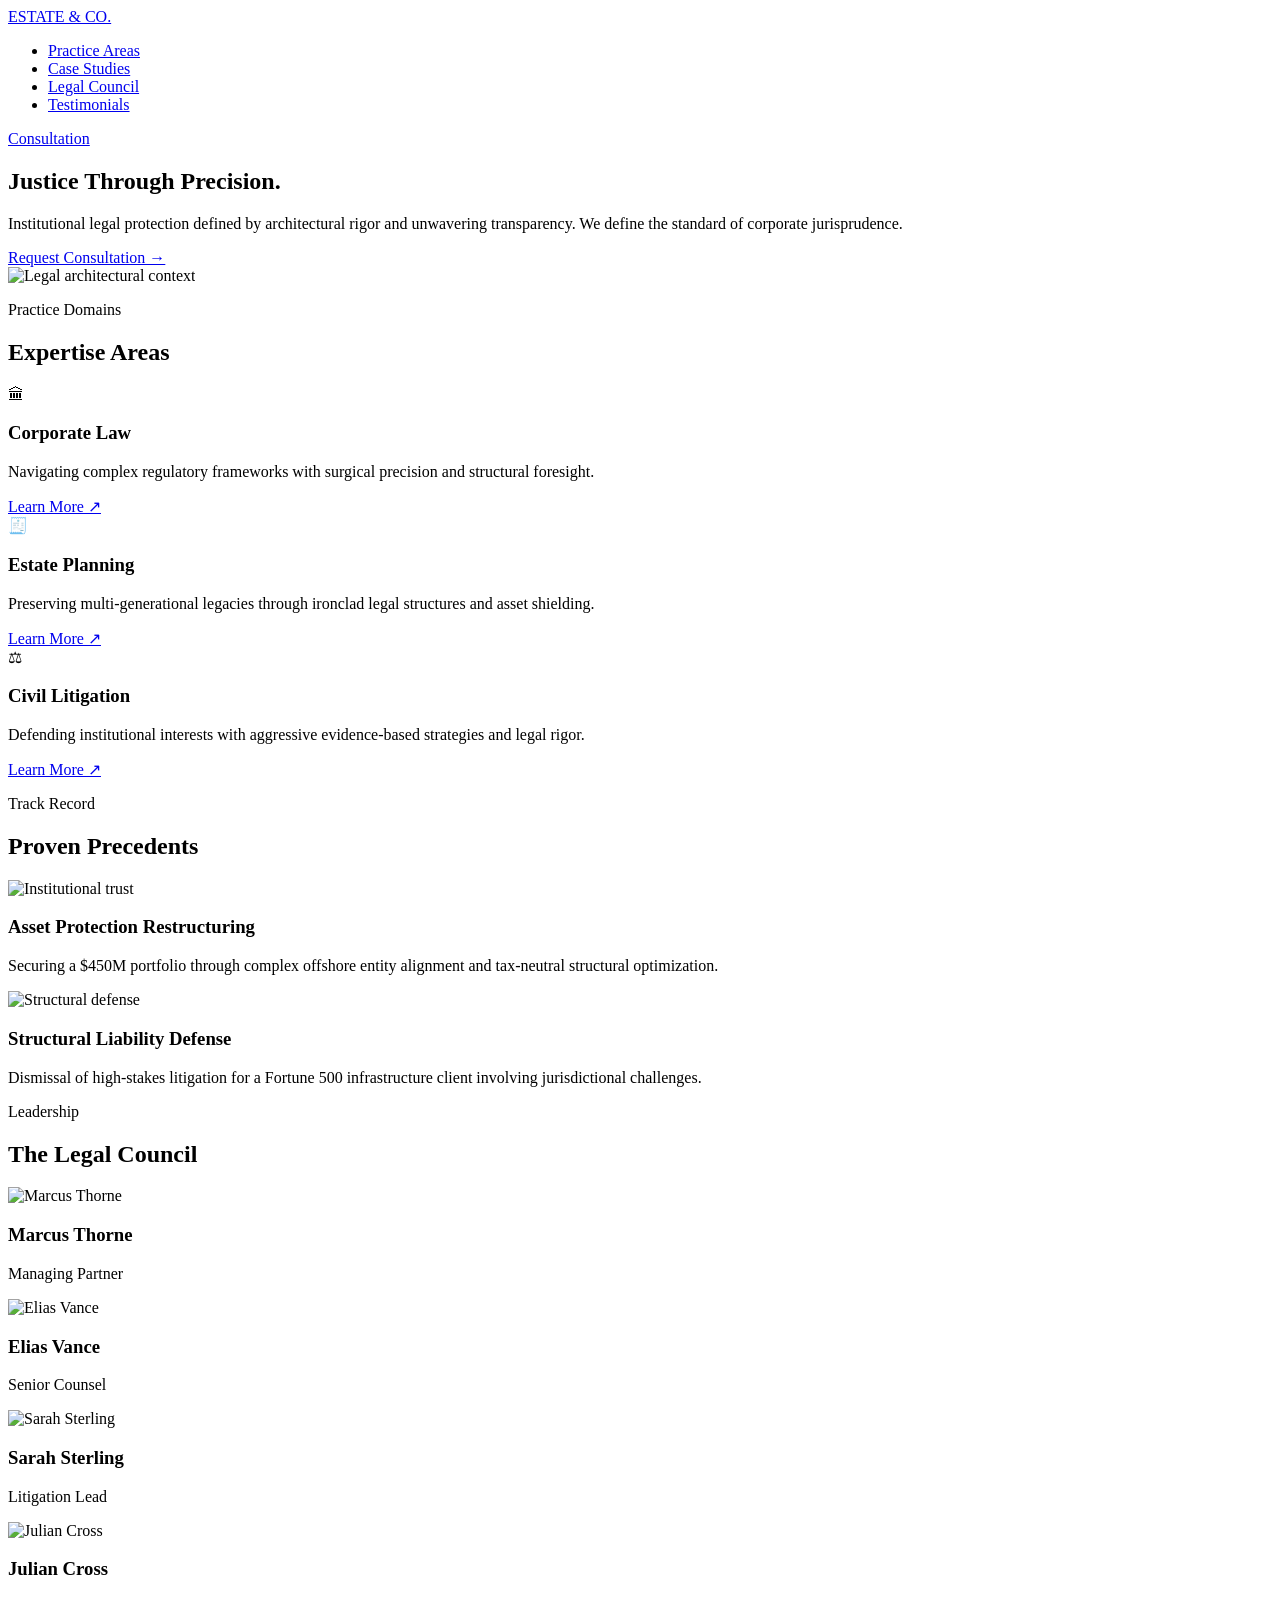
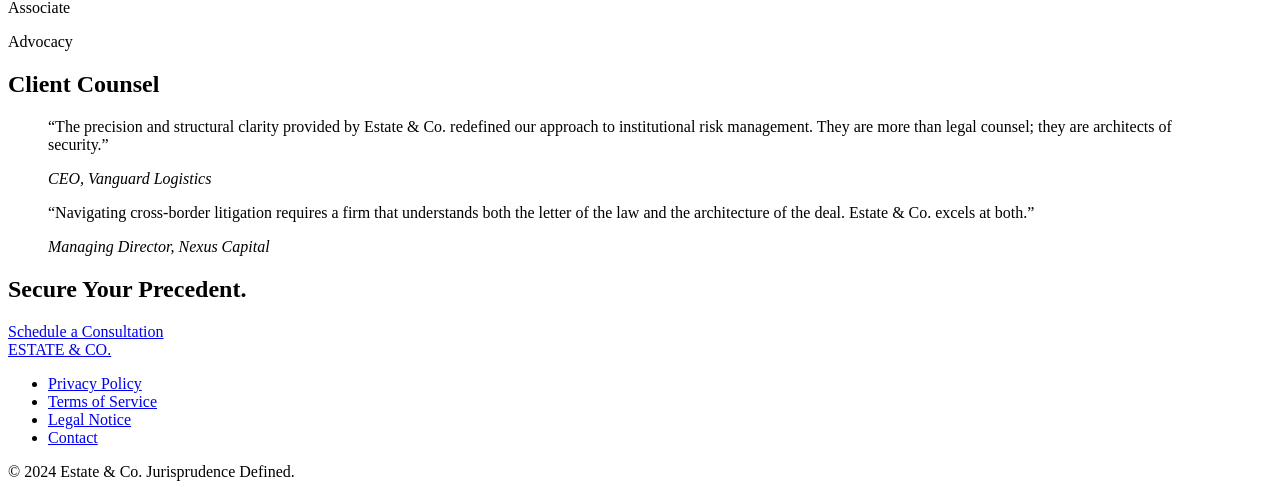
==== index.html @ a4b9741d "Add files via upload" ====
<head>
  <meta charset="UTF-8" />
  <meta name="viewport" content="width=device-width, initial-scale=1.0" />
  <title>Estate &amp; Co. - Justice Through Precision</title>
  <link rel="stylesheet" href="styles.css" />
</head>
<body>
<header>
  <nav>
    <a href="#">ESTATE &amp; CO.</a>

    <ul>
      <li><a href="#">Practice Areas</a></li>
      <li><a href="#">Case Studies</a></li>
      <li><a href="#">Legal Council</a></li>
      <li><a href="#">Testimonials</a></li>
    </ul>

    <a href="#">Consultation</a>
  </nav>
</header>

<main>
  <section>
    <div>
      <h1>Justice Through Precision.</h1>
      <p>
        Institutional legal protection defined by architectural rigor and unwavering transparency.
        We define the standard of corporate jurisprudence.
      </p>
      <a href="#">Request Consultation →</a>
    </div>

    <div>
      <img src="images/legal-architectural-context.jpg" alt="Legal architectural context" />
    </div>
  </section>

  <section>
    <p>Practice Domains</p>
    <h2>Expertise Areas</h2>

    <div>
      <article>
        <span>🏛</span>
        <h3>Corporate Law</h3>
        <p>
          Navigating complex regulatory frameworks with surgical precision and structural foresight.
        </p>
        <a href="#">Learn More ↗</a>
      </article>

      <article>
        <span>🧾</span>
        <h3>Estate Planning</h3>
        <p>
          Preserving multi-generational legacies through ironclad legal structures and asset shielding.
        </p>
        <a href="#">Learn More ↗</a>
      </article>

      <article>
        <span>⚖</span>
        <h3>Civil Litigation</h3>
        <p>
          Defending institutional interests with aggressive evidence-based strategies and legal rigor.
        </p>
        <a href="#">Learn More ↗</a>
      </article>
    </div>
  </section>

  <section>
    <p>Track Record</p>
    <h2>Proven Precedents</h2>

    <div>
      <article>
        <img src="images/institutional-trust.jpg" alt="Institutional trust" />
        <h3>Asset Protection Restructuring</h3>
        <p>
          Securing a $450M portfolio through complex offshore entity alignment and tax-neutral structural optimization.
        </p>
      </article>

      <article>
        <img src="images/structural-defense.jpg" alt="Structural defense" />
        <h3>Structural Liability Defense</h3>
        <p>
          Dismissal of high-stakes litigation for a Fortune 500 infrastructure client involving jurisdictional challenges.
        </p>
      </article>
    </div>
  </section>

  <section>
    <p>Leadership</p>
    <h2>The Legal Council</h2>

    <div>
      <article>
        <img src="images/marcus-thorne.jpg" alt="Marcus Thorne" />
        <h3>Marcus Thorne</h3>
        <p>Managing Partner</p>
      </article>

      <article>
        <img src="images/elias-vance.jpg" alt="Elias Vance" />
        <h3>Elias Vance</h3>
        <p>Senior Counsel</p>
      </article>

      <article>
        <img src="images/sarah-sterling.jpg" alt="Sarah Sterling" />
        <h3>Sarah Sterling</h3>
        <p>Litigation Lead</p>
      </article>

      <article>
        <img src="images/julian-cross.jpg" alt="Julian Cross" />
        <h3>Julian Cross</h3>
        <p>Associate</p>
      </article>
    </div>
  </section>

  <section>
    <p>Advocacy</p>
    <h2>Client Counsel</h2>

    <div>
      <blockquote>
        <p>
          “The precision and structural clarity provided by Estate &amp; Co. redefined our approach
          to institutional risk management. They are more than legal counsel; they are architects
          of security.”
        </p>
        <cite>CEO, Vanguard Logistics</cite>
      </blockquote>

      <blockquote>
        <p>
          “Navigating cross-border litigation requires a firm that understands both the letter of
          the law and the architecture of the deal. Estate &amp; Co. excels at both.”
        </p>
        <cite>Managing Director, Nexus Capital</cite>
      </blockquote>
    </div>
  </section>

  <section>
    <h2>Secure Your Precedent.</h2>
    <a href="#">Schedule a Consultation</a>
  </section>
</main>

<footer>
  <a href="#">ESTATE &amp; CO.</a>

  <nav>
    <ul>
      <li><a href="#">Privacy Policy</a></li>
      <li><a href="#">Terms of Service</a></li>
      <li><a href="#">Legal Notice</a></li>
      <li><a href="#">Contact</a></li>
    </ul>
  </nav>

  <p>© 2024 Estate &amp; Co. Jurisprudence Defined.</p>
</footer>
</body>
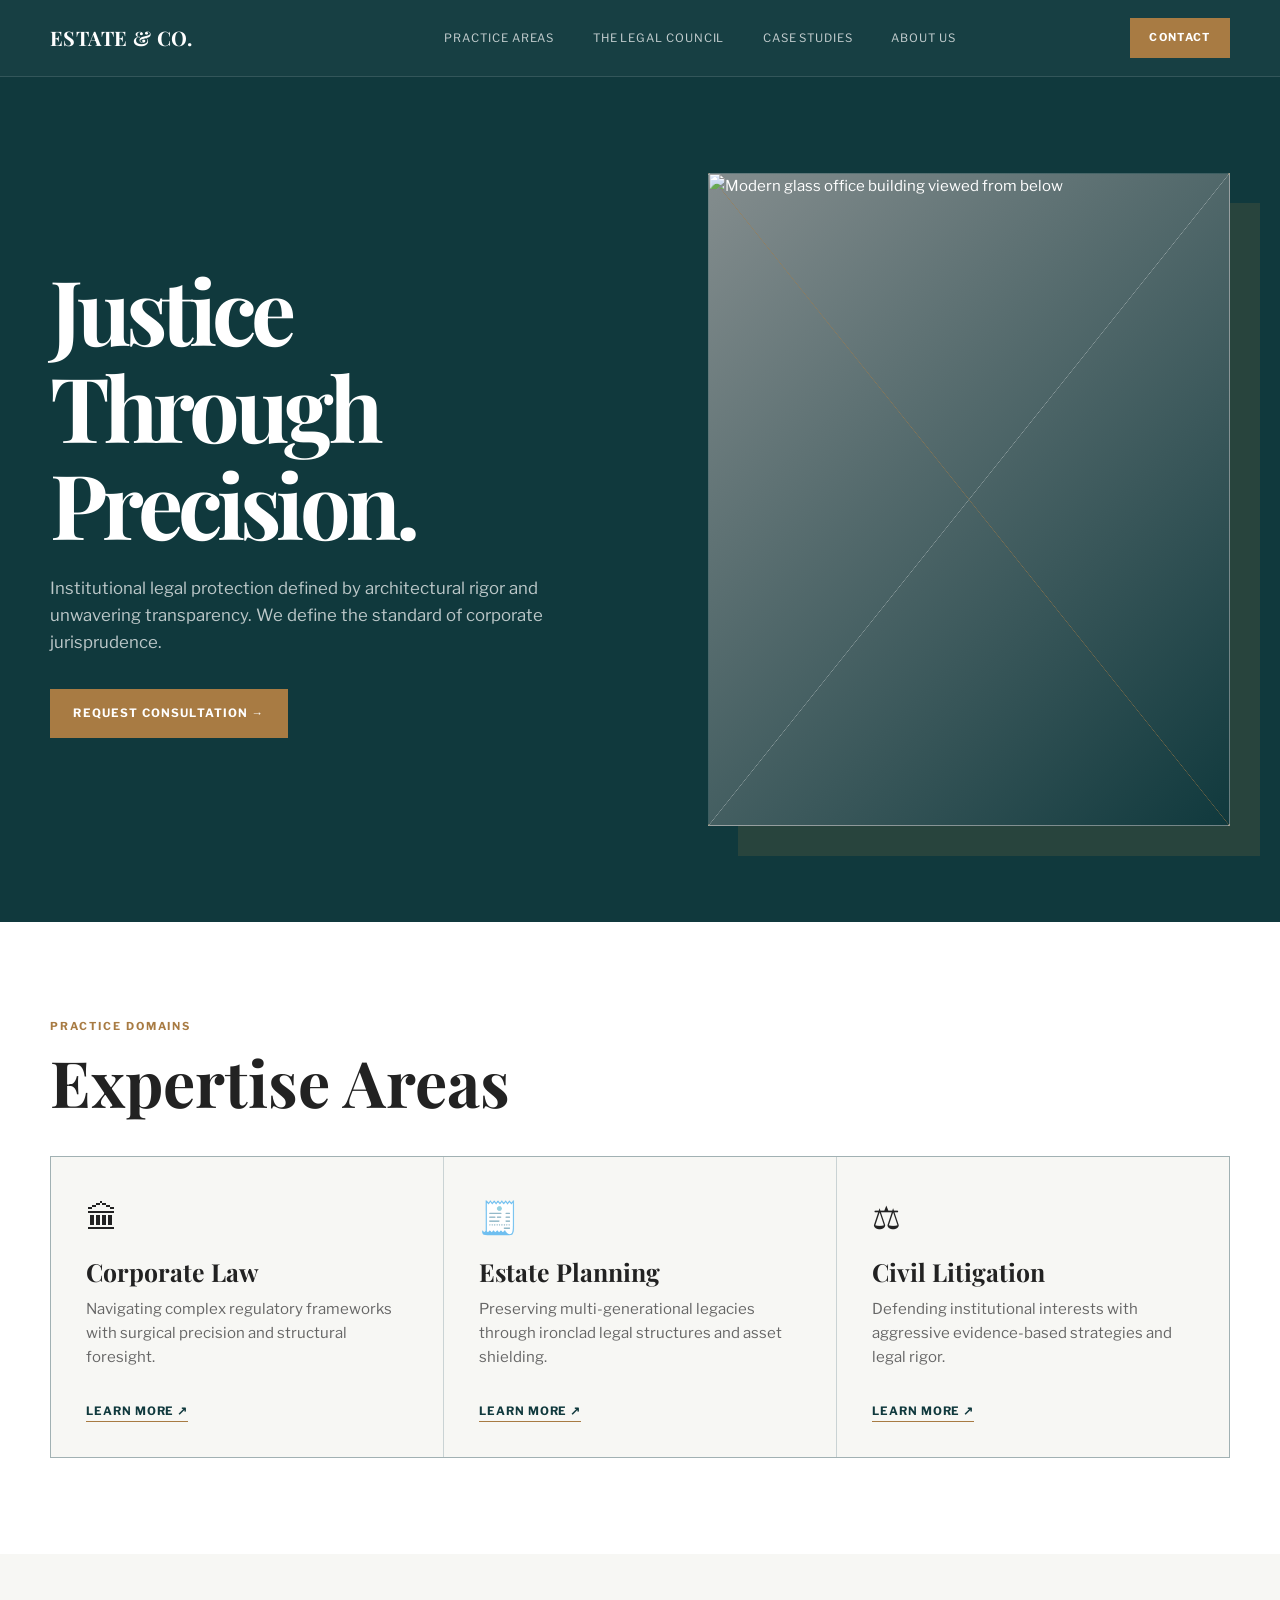
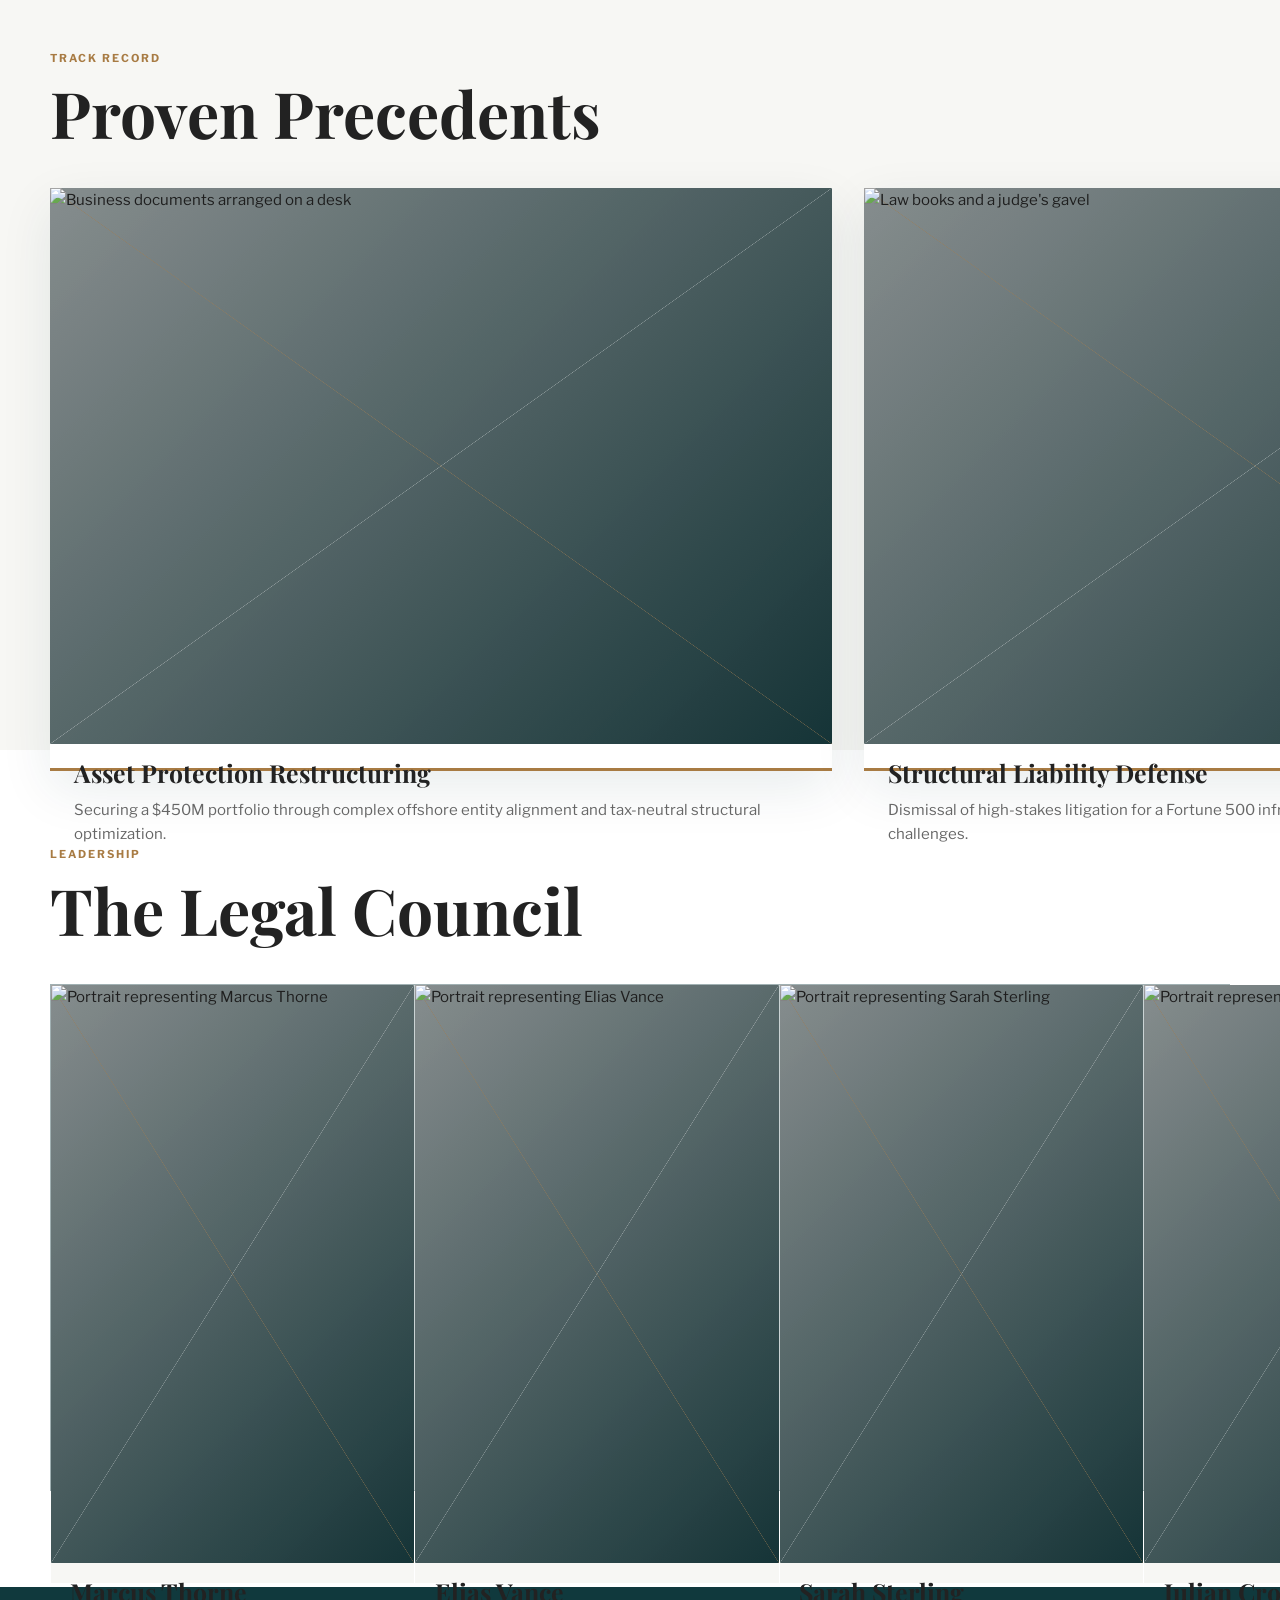
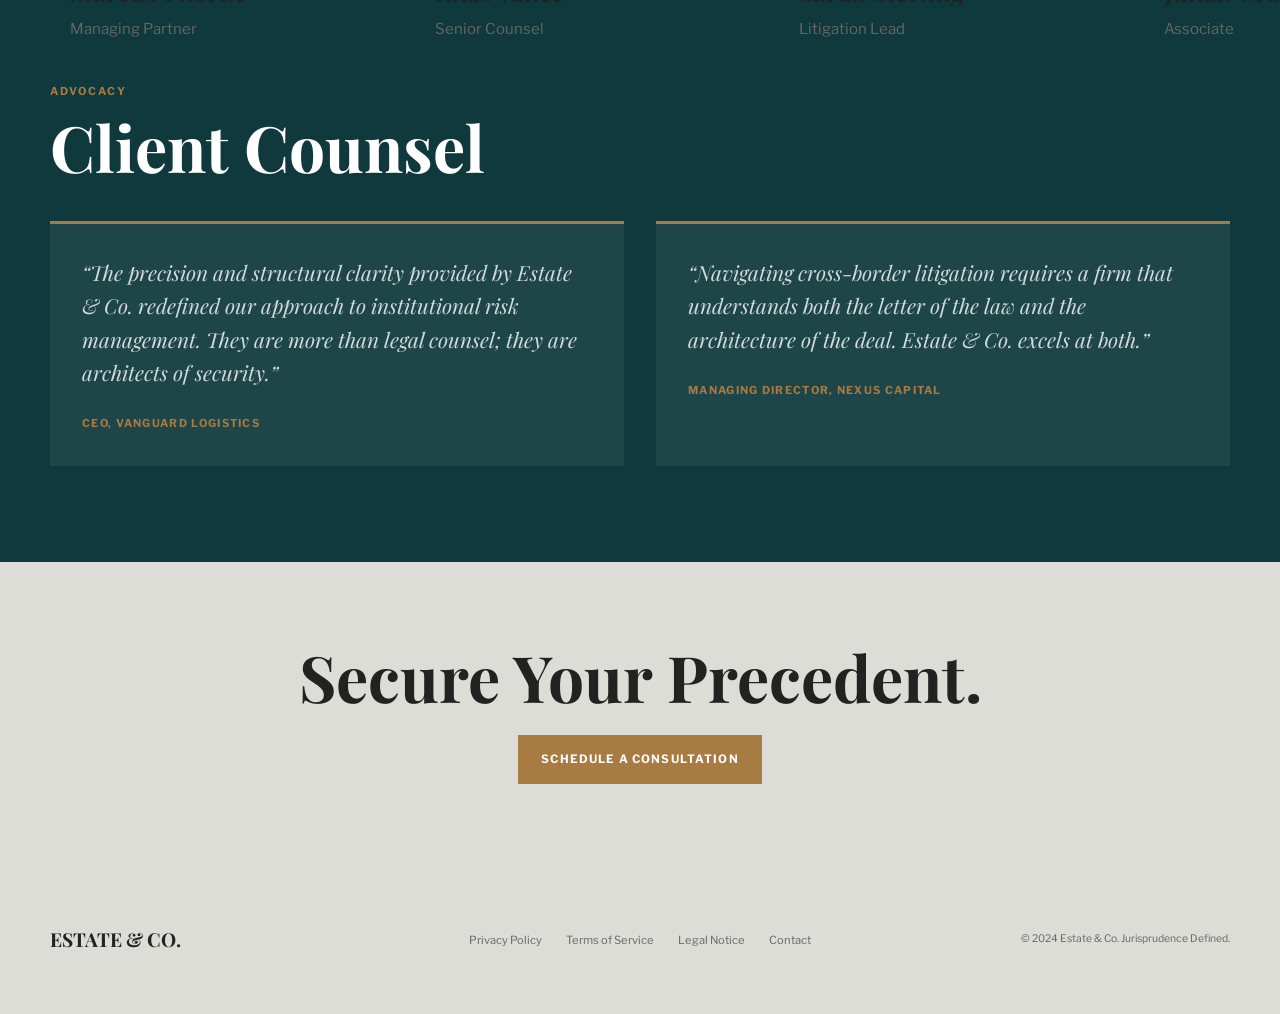
==== commit b562098e: "Add shared website design and imagery" ====
--- a/index.html
+++ b/index.html
@@ -1,23 +1,25 @@
+<!DOCTYPE html>
+<html lang="en">
 <head>
   <meta charset="UTF-8" />
   <meta name="viewport" content="width=device-width, initial-scale=1.0" />
   <title>Estate &amp; Co. - Justice Through Precision</title>
   <link rel="stylesheet" href="styles.css" />
 </head>
-<body>
-<header>
-  <nav>
-    <a href="#">ESTATE &amp; CO.</a>
-
-    <ul>
-      <li><a href="#">Practice Areas</a></li>
-      <li><a href="#">Case Studies</a></li>
-      <li><a href="#">Legal Council</a></li>
-      <li><a href="#">Testimonials</a></li>
-    </ul>
-
-    <a href="#">Consultation</a>
-  </nav>
+<body class="home-page">
+<header class="site-header">
+  <div class="container header-inner">
+    <a class="logo" href="index.html">ESTATE &amp; CO.</a>
+
+    <nav class="main-nav" aria-label="Primary navigation">
+      <a href="practice-areas.html">Practice Areas</a>
+      <a href="team.html">The Legal Council</a>
+      <a href="index.html#case-studies">Case Studies</a>
+      <a href="about.html">About Us</a>
+    </nav>
+
+    <a class="contact-link" href="mailto:contact@estateandco.com">Contact</a>
+  </div>
 </header>
 
 <main>
@@ -32,7 +34,10 @@
     </div>
 
     <div>
-      <img src="images/legal-architectural-context.jpg" alt="Legal architectural context" />
+      <img
+        src="https://images.unsplash.com/photo-1486406146926-c627a92ad1ab?auto=format&amp;fit=crop&amp;w=1200&amp;q=85"
+        alt="Modern glass office building viewed from below"
+      />
     </div>
   </section>
 
@@ -70,13 +75,17 @@
     </div>
   </section>
 
-  <section>
+  <section id="case-studies">
     <p>Track Record</p>
     <h2>Proven Precedents</h2>
 
     <div>
       <article>
-        <img src="images/institutional-trust.jpg" alt="Institutional trust" />
+        <img
+          src="https://images.unsplash.com/photo-1450101499163-c8848c66ca85?auto=format&amp;fit=crop&amp;w=1000&amp;q=80"
+          alt="Business documents arranged on a desk"
+          loading="lazy"
+        />
         <h3>Asset Protection Restructuring</h3>
         <p>
           Securing a $450M portfolio through complex offshore entity alignment and tax-neutral structural optimization.
@@ -84,7 +93,11 @@
       </article>
 
       <article>
-        <img src="images/structural-defense.jpg" alt="Structural defense" />
+        <img
+          src="https://images.unsplash.com/photo-1589829545856-d10d557cf95f?auto=format&amp;fit=crop&amp;w=1000&amp;q=80"
+          alt="Law books and a judge's gavel"
+          loading="lazy"
+        />
         <h3>Structural Liability Defense</h3>
         <p>
           Dismissal of high-stakes litigation for a Fortune 500 infrastructure client involving jurisdictional challenges.
@@ -99,32 +112,48 @@
 
     <div>
       <article>
-        <img src="images/marcus-thorne.jpg" alt="Marcus Thorne" />
+        <img
+          src="https://images.unsplash.com/photo-1560250097-0b93528c311a?auto=format&amp;fit=crop&amp;w=700&amp;q=80"
+          alt="Portrait representing Marcus Thorne"
+          loading="lazy"
+        />
         <h3>Marcus Thorne</h3>
         <p>Managing Partner</p>
       </article>
 
       <article>
-        <img src="images/elias-vance.jpg" alt="Elias Vance" />
+        <img
+          src="https://images.unsplash.com/photo-1568602471122-7832951cc4c5?auto=format&amp;fit=crop&amp;w=700&amp;q=80"
+          alt="Portrait representing Elias Vance"
+          loading="lazy"
+        />
         <h3>Elias Vance</h3>
         <p>Senior Counsel</p>
       </article>
 
       <article>
-        <img src="images/sarah-sterling.jpg" alt="Sarah Sterling" />
+        <img
+          src="https://images.unsplash.com/photo-1573496359142-b8d87734a5a2?auto=format&amp;fit=crop&amp;w=700&amp;q=80"
+          alt="Portrait representing Sarah Sterling"
+          loading="lazy"
+        />
         <h3>Sarah Sterling</h3>
         <p>Litigation Lead</p>
       </article>
 
       <article>
-        <img src="images/julian-cross.jpg" alt="Julian Cross" />
+        <img
+          src="https://images.unsplash.com/photo-1500648767791-00dcc994a43e?auto=format&amp;fit=crop&amp;w=700&amp;q=80"
+          alt="Portrait representing Julian Cross"
+          loading="lazy"
+        />
         <h3>Julian Cross</h3>
         <p>Associate</p>
       </article>
     </div>
   </section>
 
-  <section>
+  <section id="testimonials">
     <p>Advocacy</p>
     <h2>Client Counsel</h2>
 
@@ -168,4 +197,5 @@
 
   <p>© 2024 Estate &amp; Co. Jurisprudence Defined.</p>
 </footer>
-</body>+</body>
+</html>
--- a/styles.css
+++ b/styles.css
@@ -0,0 +1,1327 @@
+@import url("https://fonts.googleapis.com/css2?family=Libre+Franklin:ital,wght@0,300..900;1,300..900&family=Playfair+Display:ital,wght@0,400..900;1,400..900&display=swap");
+
+:root {
+  --slate: #10393d;
+  --gainsboro: #ddddd7;
+  --gray: #848d8e;
+  --peru: #a87b43;
+  --black: #222222;
+  --white: #ffffff;
+  --text-gray: #666666;
+  --paper: #f7f7f4;
+  --line: rgba(16, 57, 61, 0.22);
+  --shadow: 0 18px 50px rgba(16, 57, 61, 0.09);
+  --content-width: 1180px;
+  --serif: "Playfair Display", Georgia, serif;
+  --sans: "Libre Franklin", Arial, sans-serif;
+}
+
+* {
+  box-sizing: border-box;
+}
+
+html {
+  scroll-behavior: smooth;
+}
+
+body {
+  margin: 0;
+  background: var(--paper);
+  color: var(--black);
+  font-family: var(--sans);
+  font-size: 15px;
+  line-height: 1.6;
+}
+
+img,
+svg {
+  display: block;
+  max-width: 100%;
+}
+
+a {
+  color: inherit;
+  text-decoration: none;
+}
+
+a,
+button {
+  transition:
+    color 180ms ease,
+    background-color 180ms ease,
+    border-color 180ms ease,
+    transform 180ms ease;
+}
+
+h1,
+h2,
+h3,
+p {
+  margin-top: 0;
+}
+
+h1,
+h2,
+h3 {
+  font-family: var(--serif);
+  line-height: 1.08;
+}
+
+.container {
+  width: min(calc(100% - 64px), var(--content-width));
+  margin-inline: auto;
+}
+
+.eyebrow {
+  color: var(--peru);
+  font-family: var(--sans);
+  font-size: 0.68rem;
+  font-weight: 700;
+  letter-spacing: 0.18em;
+  text-transform: uppercase;
+}
+
+.section-title {
+  margin-bottom: 2rem;
+  font-size: clamp(2rem, 4vw, 3.25rem);
+}
+
+/* Shared header */
+
+.site-header {
+  position: sticky;
+  z-index: 20;
+  top: 0;
+  border-bottom: 1px solid rgba(255, 255, 255, 0.12);
+  background: rgba(16, 57, 61, 0.97);
+  color: var(--white);
+  backdrop-filter: blur(12px);
+}
+
+.header-inner {
+  width: min(calc(100% - 64px), var(--content-width));
+  min-height: 76px;
+  margin-inline: auto;
+  display: grid;
+  grid-template-columns: 220px 1fr auto;
+  align-items: center;
+  gap: 2rem;
+}
+
+.logo {
+  font-family: var(--serif);
+  font-size: 1.25rem;
+  font-weight: 700;
+  letter-spacing: 0.02em;
+}
+
+.main-nav {
+  display: flex;
+  align-items: center;
+  justify-content: center;
+  gap: clamp(1.2rem, 3vw, 2.5rem);
+  margin: 0;
+  padding: 0;
+  list-style: none;
+}
+
+.main-nav a {
+  position: relative;
+  color: rgba(255, 255, 255, 0.74);
+  font-size: 0.72rem;
+  letter-spacing: 0.08em;
+  text-transform: uppercase;
+  white-space: nowrap;
+}
+
+.main-nav a:hover,
+.main-nav a[aria-current="page"] {
+  color: var(--white);
+}
+
+.main-nav a[aria-current="page"]::after {
+  content: "";
+  position: absolute;
+  right: 0;
+  bottom: -0.6rem;
+  left: 0;
+  height: 2px;
+  background: var(--peru);
+}
+
+.contact-link {
+  border: 1px solid var(--peru);
+  background: var(--peru);
+  color: var(--white);
+  padding: 0.65rem 1.15rem;
+  font-size: 0.68rem;
+  font-weight: 700;
+  letter-spacing: 0.12em;
+  text-align: center;
+  text-transform: uppercase;
+}
+
+.contact-link:hover {
+  border-color: var(--white);
+  background: transparent;
+}
+
+/* Home page */
+
+.home-page main > section {
+  padding: 6rem max(32px, calc((100vw - var(--content-width)) / 2));
+}
+
+.home-page main > section:nth-child(even) {
+  background: var(--white);
+}
+
+.home-page main > section:first-child {
+  min-height: 680px;
+  display: grid;
+  grid-template-columns: 1.05fr 0.95fr;
+  align-items: center;
+  gap: 5rem;
+  background: var(--slate);
+  color: var(--white);
+}
+
+.home-page main > section:first-child h1 {
+  max-width: 720px;
+  margin-bottom: 1.5rem;
+  font-size: clamp(3.5rem, 7vw, 6.5rem);
+  letter-spacing: -0.055em;
+}
+
+.home-page main > section:first-child p {
+  max-width: 620px;
+  color: rgba(255, 255, 255, 0.72);
+  font-size: 1.05rem;
+}
+
+.home-page main > section:first-child div:first-child > a,
+.home-page main > section:last-child > a {
+  display: inline-block;
+  margin-top: 1rem;
+  border: 1px solid var(--peru);
+  background: var(--peru);
+  color: var(--white);
+  padding: 0.9rem 1.4rem;
+  font-size: 0.72rem;
+  font-weight: 700;
+  letter-spacing: 0.1em;
+  text-transform: uppercase;
+}
+
+.home-page main > section:first-child div:last-child,
+.home-page #case-studies article > img,
+.home-page main > section:nth-child(4) article > img {
+  overflow: hidden;
+  background:
+    linear-gradient(
+      to top right,
+      transparent calc(50% - 0.5px),
+      rgba(168, 123, 67, 0.6) 50%,
+      transparent calc(50% + 0.5px)
+    ),
+    linear-gradient(
+      to bottom right,
+      transparent calc(50% - 0.5px),
+      rgba(255, 255, 255, 0.35) 50%,
+      transparent calc(50% + 0.5px)
+    ),
+    linear-gradient(135deg, var(--gray), var(--slate));
+}
+
+.home-page main > section:first-child div:last-child {
+  aspect-ratio: 4 / 5;
+  border: 1px solid rgba(255, 255, 255, 0.18);
+  box-shadow: 30px 30px 0 rgba(168, 123, 67, 0.16);
+}
+
+.home-page main > section:first-child img,
+.home-page #case-studies article > img,
+.home-page main > section:nth-child(4) article > img {
+  width: 100%;
+  height: 100%;
+  object-fit: cover;
+  filter: saturate(0.72) contrast(1.04);
+}
+
+.home-page main > section > p:first-child {
+  margin-bottom: 0.7rem;
+  color: var(--peru);
+  font-size: 0.68rem;
+  font-weight: 700;
+  letter-spacing: 0.18em;
+  text-transform: uppercase;
+}
+
+.home-page main > section > h2 {
+  margin-bottom: 2.5rem;
+  font-size: clamp(2.5rem, 5vw, 4rem);
+}
+
+.home-page main > section:nth-child(2) > div,
+.home-page main > section:nth-child(4) > div {
+  display: grid;
+  grid-template-columns: repeat(3, 1fr);
+  gap: 1px;
+  border: 1px solid var(--line);
+  background: var(--line);
+}
+
+.home-page main > section:nth-child(2) article {
+  min-height: 300px;
+  display: flex;
+  flex-direction: column;
+  align-items: flex-start;
+  background: var(--paper);
+  padding: 2.2rem;
+}
+
+.home-page main > section:nth-child(2) article span {
+  font-size: 2rem;
+}
+
+.home-page main article h3 {
+  margin: 1rem 0 0.7rem;
+  font-size: 1.55rem;
+}
+
+.home-page main article p {
+  color: var(--text-gray);
+}
+
+.home-page main > section:nth-child(2) article a {
+  margin-top: auto;
+  border-bottom: 1px solid var(--peru);
+  color: var(--slate);
+  font-size: 0.72rem;
+  font-weight: 700;
+  letter-spacing: 0.08em;
+  text-transform: uppercase;
+}
+
+.home-page #case-studies > div {
+  display: grid;
+  grid-template-columns: repeat(2, 1fr);
+  gap: 2rem;
+}
+
+.home-page #case-studies article {
+  border-bottom: 3px solid var(--peru);
+  background: var(--white);
+  padding-bottom: 1.5rem;
+  box-shadow: var(--shadow);
+}
+
+.home-page #case-studies article > img {
+  aspect-ratio: 16 / 9;
+}
+
+.home-page #case-studies article h3,
+.home-page #case-studies article p {
+  margin-right: 1.5rem;
+  margin-left: 1.5rem;
+}
+
+.home-page main > section:nth-child(4) > div {
+  grid-template-columns: repeat(4, 1fr);
+}
+
+.home-page main > section:nth-child(4) article {
+  background: var(--paper);
+  padding-bottom: 1.3rem;
+}
+
+.home-page main > section:nth-child(4) article > img {
+  aspect-ratio: 3 / 4;
+}
+
+.home-page main > section:nth-child(4) article h3,
+.home-page main > section:nth-child(4) article p {
+  margin-right: 1.2rem;
+  margin-left: 1.2rem;
+}
+
+.home-page #testimonials {
+  background: var(--slate);
+  color: var(--white);
+}
+
+.home-page #testimonials > div {
+  display: grid;
+  grid-template-columns: repeat(2, 1fr);
+  gap: 2rem;
+}
+
+.home-page #testimonials blockquote {
+  margin: 0;
+  border-top: 3px solid var(--peru);
+  background: rgba(255, 255, 255, 0.06);
+  padding: 2rem;
+}
+
+.home-page #testimonials blockquote p {
+  color: rgba(255, 255, 255, 0.8);
+  font-family: var(--serif);
+  font-size: 1.3rem;
+  font-style: italic;
+}
+
+.home-page #testimonials cite {
+  color: var(--peru);
+  font-size: 0.68rem;
+  font-style: normal;
+  font-weight: 700;
+  letter-spacing: 0.12em;
+  text-transform: uppercase;
+}
+
+.home-page main > section:last-child {
+  padding-block: 5rem;
+  background: var(--gainsboro);
+  text-align: center;
+}
+
+.home-page main > section:last-child h2 {
+  margin-bottom: 0.5rem;
+}
+
+/* About page */
+
+.about-page .hero {
+  min-height: 510px;
+  display: flex;
+  align-items: center;
+  background:
+    linear-gradient(90deg, rgba(16, 57, 61, 0.98), rgba(16, 57, 61, 0.8)),
+    linear-gradient(135deg, var(--slate), var(--gray));
+  color: var(--white);
+}
+
+.about-page .hero-content {
+  max-width: 790px;
+  padding-block: 5rem;
+}
+
+.about-page .hero h1 {
+  margin-bottom: 1.5rem;
+  font-size: clamp(3.3rem, 7vw, 6rem);
+  letter-spacing: -0.055em;
+}
+
+.about-page .hero h1 em {
+  display: block;
+  color: var(--gainsboro);
+}
+
+.about-page .hero-copy {
+  max-width: 660px;
+  color: rgba(255, 255, 255, 0.74);
+  font-size: 1.05rem;
+}
+
+.about-page .origin,
+.about-page .philosophy,
+.about-page .global {
+  padding-block: 6rem;
+}
+
+.about-page .origin,
+.about-page .global {
+  background: var(--white);
+}
+
+.about-page .split {
+  display: grid;
+  grid-template-columns: 0.7fr 1.6fr;
+  gap: 5rem;
+}
+
+.about-page .origin-copy p {
+  color: var(--text-gray);
+}
+
+.about-page .origin-copy p + p {
+  margin-top: 2rem;
+  border-top: 1px solid var(--line);
+  padding-top: 2rem;
+}
+
+.about-page .principles {
+  display: grid;
+  grid-template-columns: repeat(3, 1fr);
+  gap: 1px;
+  border: 1px solid var(--line);
+  background: var(--line);
+}
+
+.about-page .principle {
+  min-height: 280px;
+  background: var(--white);
+  padding: 2.2rem;
+}
+
+.about-page .principle svg {
+  width: 35px;
+  margin-bottom: 2rem;
+  fill: none;
+  stroke: var(--peru);
+  stroke-width: 1.8;
+}
+
+.about-page .principle h3 {
+  font-size: 1.6rem;
+}
+
+.about-page .principle p,
+.about-page .global-copy > p {
+  color: var(--text-gray);
+}
+
+.about-page .global-grid {
+  display: grid;
+  grid-template-columns: 1fr 1fr;
+  align-items: center;
+  gap: 5rem;
+}
+
+.about-page .locations {
+  display: grid;
+  gap: 0.7rem;
+  margin: 2rem 0 0;
+  padding: 0;
+  list-style: none;
+  font-size: 0.75rem;
+  letter-spacing: 0.08em;
+  text-transform: uppercase;
+}
+
+.about-page .locations li::before {
+  content: "";
+  display: inline-block;
+  width: 8px;
+  height: 8px;
+  margin-right: 0.7rem;
+  background: var(--peru);
+}
+
+.about-page .architecture {
+  position: relative;
+  aspect-ratio: 16 / 9;
+  overflow: hidden;
+  border: 1px solid var(--slate);
+  background:
+    linear-gradient(
+      to top right,
+      transparent calc(50% - 0.5px),
+      rgba(255, 255, 255, 0.7) 50%,
+      transparent calc(50% + 0.5px)
+    ),
+    linear-gradient(
+      to bottom right,
+      transparent calc(50% - 0.5px),
+      rgba(255, 255, 255, 0.45) 50%,
+      transparent calc(50% + 0.5px)
+    ),
+    linear-gradient(135deg, var(--gray), var(--slate));
+  box-shadow: 24px 24px 0 var(--gainsboro);
+}
+
+.about-page .architecture::after {
+  content: "";
+  position: absolute;
+  inset: 0;
+  background: linear-gradient(
+    135deg,
+    rgba(16, 57, 61, 0.28),
+    rgba(168, 123, 67, 0.1)
+  );
+}
+
+.about-page .architecture img {
+  width: 100%;
+  height: 100%;
+  object-fit: cover;
+  filter: saturate(0.65);
+}
+
+.about-page .architecture-label {
+  position: absolute;
+  z-index: 1;
+  top: 50%;
+  left: 50%;
+  width: max-content;
+  max-width: 80%;
+  transform: translate(-50%, -50%);
+  border: 1px solid rgba(255, 255, 255, 0.7);
+  background: rgba(16, 57, 61, 0.82);
+  color: var(--white);
+  padding: 0.6rem 0.9rem;
+  font-size: 0.62rem;
+  letter-spacing: 0.12em;
+  text-align: center;
+  text-transform: uppercase;
+}
+
+.about-page .manifesto {
+  min-height: 530px;
+  display: grid;
+  place-items: center;
+  background: var(--slate);
+  color: var(--white);
+  text-align: center;
+}
+
+.about-page .manifesto-inner {
+  width: min(calc(100% - 48px), 850px);
+  padding-block: 6rem;
+}
+
+.about-page .gavel {
+  width: 42px;
+  height: 5px;
+  margin: 0 auto 2.5rem;
+  background: var(--peru);
+  box-shadow: 12px -10px 0 var(--peru);
+  transform: rotate(-42deg);
+}
+
+.about-page blockquote {
+  margin: 0;
+}
+
+.about-page blockquote p {
+  font-family: var(--serif);
+  font-size: clamp(1.8rem, 4vw, 3.1rem);
+  font-style: italic;
+  font-weight: 700;
+  line-height: 1.2;
+}
+
+.about-page blockquote cite {
+  display: block;
+  margin-top: 2.3rem;
+  color: var(--peru);
+  font-size: 0.68rem;
+  font-style: normal;
+  font-weight: 700;
+  letter-spacing: 0.16em;
+  text-transform: uppercase;
+}
+
+/* Team page */
+
+.team-page main,
+.team-page .header-inner,
+.team-page .footer-content,
+.team-page .copyright {
+  width: min(calc(100% - 64px), var(--content-width));
+  margin-inline: auto;
+}
+
+.team-page .team-introduction {
+  padding: 5rem 0 4rem;
+}
+
+.team-page .section-heading {
+  max-width: 760px;
+  border-left: 4px solid var(--peru);
+  padding-left: 1.8rem;
+}
+
+.team-page .section-heading h1 {
+  margin: 0.4rem 0 1rem;
+  color: var(--slate);
+  font-size: clamp(3rem, 6vw, 5.5rem);
+  letter-spacing: -0.05em;
+}
+
+.team-page .section-heading > p:last-child {
+  color: var(--text-gray);
+  font-size: 1.02rem;
+}
+
+.team-page .team-grid {
+  display: grid;
+  grid-template-columns: repeat(3, 1fr);
+  gap: 1.6rem;
+}
+
+.team-page .attorney-card {
+  overflow: hidden;
+  border: 1px solid var(--line);
+  background: var(--white);
+  box-shadow: var(--shadow);
+}
+
+.team-page .portrait-placeholder {
+  width: 100%;
+  aspect-ratio: 3 / 4;
+  object-fit: cover;
+  object-position: center top;
+  filter: saturate(0.68) contrast(1.03);
+}
+
+.team-page .attorney-details {
+  padding: 1.5rem;
+}
+
+.team-page .attorney-details h2 {
+  margin-bottom: 0.25rem;
+  color: var(--slate);
+  font-size: 1.8rem;
+}
+
+.team-page .attorney-position {
+  color: var(--peru);
+  font-size: 0.64rem;
+  font-weight: 700;
+  letter-spacing: 0.12em;
+  text-transform: uppercase;
+}
+
+.team-page .attorney-summary {
+  display: flex;
+  align-items: center;
+  justify-content: space-between;
+  margin-top: 1.2rem;
+  border-top: 1px solid var(--line);
+  padding-top: 1rem;
+  font-family: var(--serif);
+  font-style: italic;
+}
+
+.team-page .attorney-summary p {
+  margin: 0;
+  color: var(--text-gray);
+}
+
+.team-page .attorney-summary a {
+  color: var(--peru);
+  font-family: var(--sans);
+  font-size: 1.5rem;
+  font-style: normal;
+}
+
+.team-page .careers-card {
+  min-height: 100%;
+  display: flex;
+  flex-direction: column;
+  align-items: center;
+  justify-content: center;
+  background: var(--slate);
+  color: var(--white);
+  padding: 3rem;
+  text-align: center;
+  box-shadow: var(--shadow);
+}
+
+.team-page .careers-icon {
+  width: 50px;
+  margin-bottom: 2rem;
+  fill: var(--peru);
+}
+
+.team-page .careers-card h2 {
+  font-size: 2rem;
+}
+
+.team-page .careers-card p {
+  max-width: 260px;
+  color: rgba(255, 255, 255, 0.72);
+}
+
+.team-page .careers-card > a {
+  margin-top: 1rem;
+  border: 1px solid var(--peru);
+  background: var(--peru);
+  padding: 0.75rem 1.5rem;
+  font-size: 0.68rem;
+  font-weight: 700;
+  letter-spacing: 0.12em;
+  text-transform: uppercase;
+}
+
+.team-page .firm-overview {
+  display: grid;
+  grid-template-columns: 1.6fr 1fr;
+  gap: 1.6rem;
+  padding: 4rem 0 6rem;
+}
+
+.team-page .method-card,
+.team-page .statistic {
+  border: 1px solid var(--line);
+  background: var(--gainsboro);
+  padding: 2rem;
+}
+
+.team-page .method-card h2 {
+  color: var(--slate);
+  font-size: 1.7rem;
+}
+
+.team-page .method-card p {
+  margin-bottom: 0;
+  color: var(--text-gray);
+}
+
+.team-page .firm-statistics {
+  display: grid;
+  grid-template-columns: repeat(2, 1fr);
+  gap: 1.6rem;
+  margin: 0;
+}
+
+.team-page .statistic {
+  display: flex;
+  flex-direction: column-reverse;
+  align-items: center;
+  justify-content: center;
+  text-align: center;
+}
+
+.team-page .statistic dt {
+  color: var(--text-gray);
+  font-size: 0.65rem;
+  font-weight: 700;
+  letter-spacing: 0.14em;
+  text-transform: uppercase;
+}
+
+.team-page .statistic dd {
+  margin: 0;
+  color: var(--slate);
+  font-size: 2.6rem;
+  font-weight: 800;
+  line-height: 1;
+}
+
+/* Practice areas page */
+
+.practice-page .page-header {
+  padding: 5rem 0 4rem;
+}
+
+.practice-page .page-header h1 {
+  margin-bottom: 0.7rem;
+  color: var(--slate);
+  font-size: clamp(3.3rem, 6vw, 5.5rem);
+  letter-spacing: -0.05em;
+}
+
+.practice-page .page-header p {
+  max-width: 720px;
+  color: var(--text-gray);
+  font-family: var(--serif);
+  font-size: 1.35rem;
+}
+
+.practice-page .approach {
+  display: grid;
+  grid-template-columns: 0.65fr 1.5fr;
+  gap: 5rem;
+  border-top: 1px solid var(--line);
+  padding: 4rem 0 6rem;
+}
+
+.practice-page .approach-copy {
+  color: var(--text-gray);
+}
+
+.practice-page .services,
+.practice-page .practitioners,
+.practice-page .precedents {
+  border-bottom: 1px solid var(--line);
+  padding-bottom: 5rem;
+}
+
+.practice-page .services > .eyebrow,
+.practice-page .practitioners > .eyebrow,
+.practice-page .precedents > .eyebrow {
+  margin-bottom: 2rem;
+}
+
+.practice-page .service-grid {
+  display: grid;
+  grid-template-columns: repeat(4, 1fr);
+  gap: 1px;
+  border: 1px solid var(--line);
+  background: var(--line);
+}
+
+.practice-page .service-card {
+  min-height: 280px;
+  background: var(--white);
+  padding: 2rem;
+}
+
+.practice-page .service-card svg {
+  width: 32px;
+  margin-bottom: 1.8rem;
+  fill: none;
+  stroke: var(--peru);
+  stroke-width: 1.8;
+}
+
+.practice-page .service-card h2 {
+  color: var(--slate);
+  font-size: 1.55rem;
+}
+
+.practice-page .service-card p {
+  color: var(--text-gray);
+  font-size: 0.85rem;
+}
+
+.practice-page .practitioners {
+  padding-top: 5rem;
+}
+
+.practice-page .practitioner-grid {
+  display: grid;
+  grid-template-columns: repeat(3, 1fr);
+  gap: 1.6rem;
+}
+
+.practice-page .portrait {
+  width: 100%;
+  aspect-ratio: 3 / 4;
+  border: 1px solid var(--slate);
+  object-fit: cover;
+  object-position: center top;
+  filter: saturate(0.68) contrast(1.03);
+}
+
+.practice-page .practitioner-card h2 {
+  margin: 1rem 0 0.2rem;
+  color: var(--slate);
+  font-size: 1.5rem;
+}
+
+.practice-page .practitioner-card p {
+  color: var(--peru);
+  font-size: 0.62rem;
+  font-weight: 700;
+  letter-spacing: 0.1em;
+  text-transform: uppercase;
+}
+
+.practice-page .precedents {
+  padding-top: 5rem;
+}
+
+.practice-page .precedent-list {
+  margin: 0;
+  padding: 0;
+  list-style: none;
+}
+
+.practice-page .precedent-list li {
+  border-top: 1px solid var(--line);
+}
+
+.practice-page .precedent-list li:last-child {
+  border-bottom: 1px solid var(--line);
+}
+
+.practice-page .precedent-list a {
+  display: grid;
+  grid-template-columns: 1fr auto;
+  align-items: center;
+  gap: 2rem;
+  padding: 1.5rem 0;
+}
+
+.practice-page .precedent-list a:hover {
+  padding-right: 1rem;
+  padding-left: 1rem;
+  background: var(--gainsboro);
+}
+
+.practice-page .precedent-list h2 {
+  margin-bottom: 0.3rem;
+  color: var(--slate);
+  font-size: 1.45rem;
+}
+
+.practice-page .precedent-list p {
+  max-width: 680px;
+  margin-bottom: 0;
+  color: var(--text-gray);
+  font-size: 0.85rem;
+}
+
+.practice-page .precedent-arrow {
+  color: var(--peru);
+  font-size: 1.8rem;
+}
+
+.practice-page .call-to-action {
+  margin-block: 5rem;
+  background: var(--slate);
+  color: var(--white);
+  padding: 5rem 2rem;
+  text-align: center;
+  box-shadow: var(--shadow);
+}
+
+.practice-page .call-to-action h2 {
+  margin-bottom: 1rem;
+  font-size: clamp(2.5rem, 5vw, 4rem);
+}
+
+.practice-page .call-to-action p {
+  max-width: 650px;
+  margin-inline: auto;
+  color: rgba(255, 255, 255, 0.72);
+}
+
+.practice-page .primary-button {
+  display: inline-block;
+  margin-top: 1.5rem;
+  border: 1px solid var(--peru);
+  background: var(--peru);
+  padding: 0.85rem 1.4rem;
+  font-size: 0.68rem;
+  font-weight: 700;
+  letter-spacing: 0.1em;
+  text-transform: uppercase;
+}
+
+.practice-page .primary-button:hover {
+  background: transparent;
+}
+
+/* Shared footer */
+
+.site-footer,
+.home-page > footer {
+  background: var(--gainsboro);
+  color: var(--black);
+}
+
+.about-page .footer-inner,
+.practice-page .footer-inner {
+  min-height: 160px;
+  display: grid;
+  grid-template-columns: 1fr 1.2fr 1.5fr;
+  align-items: center;
+  gap: 2rem;
+}
+
+.about-page .footer-logo {
+  font-family: var(--serif);
+  font-size: 1.2rem;
+  font-weight: 700;
+}
+
+.footer-links,
+.practice-page .footer-links {
+  display: flex;
+  flex-wrap: wrap;
+  gap: 0.7rem 1.4rem;
+}
+
+.footer-links a,
+.footer-navigation a,
+.footer-contact a {
+  color: var(--text-gray);
+  font-size: 0.7rem;
+}
+
+.footer-links a:hover,
+.footer-navigation a:hover,
+.footer-contact a:hover {
+  color: var(--peru);
+}
+
+.copyright {
+  margin: 0;
+  color: var(--text-gray);
+  font-size: 0.65rem;
+  letter-spacing: 0.06em;
+  text-transform: uppercase;
+}
+
+.practice-page .footer-inner {
+  grid-template-columns: 1fr 1.4fr;
+}
+
+.practice-page .footer-brand p {
+  max-width: 390px;
+  margin: 0.8rem 0 0;
+  color: var(--text-gray);
+  font-size: 0.78rem;
+}
+
+.practice-page .footer-meta {
+  display: grid;
+  justify-items: end;
+  gap: 2rem;
+}
+
+.team-page .site-footer {
+  margin-top: 0;
+  padding: 3.5rem 0 1.5rem;
+}
+
+.team-page .footer-content {
+  display: grid;
+  grid-template-columns: 1.4fr 0.8fr 1fr;
+  gap: 4rem;
+}
+
+.team-page .footer-brand p {
+  color: var(--text-gray);
+  font-size: 0.8rem;
+}
+
+.team-page .footer-navigation h2,
+.team-page .footer-contact h2 {
+  font-family: var(--sans);
+  font-size: 0.65rem;
+  letter-spacing: 0.15em;
+  text-transform: uppercase;
+}
+
+.team-page .footer-navigation ul {
+  margin: 0;
+  padding: 0;
+  list-style: none;
+}
+
+.team-page address {
+  color: var(--text-gray);
+  font-size: 0.75rem;
+  font-style: normal;
+}
+
+.team-page .copyright {
+  margin-top: 3rem;
+  border-top: 1px solid var(--line);
+  padding-top: 1.5rem;
+}
+
+.home-page > footer {
+  min-height: 150px;
+  display: grid;
+  grid-template-columns: 1fr auto 1fr;
+  align-items: center;
+  gap: 2rem;
+  padding: 2.5rem max(32px, calc((100vw - var(--content-width)) / 2));
+}
+
+.home-page > footer > a {
+  font-family: var(--serif);
+  font-size: 1.2rem;
+  font-weight: 700;
+}
+
+.home-page > footer ul {
+  display: flex;
+  gap: 1.5rem;
+  margin: 0;
+  padding: 0;
+  list-style: none;
+}
+
+.home-page > footer li a {
+  color: var(--text-gray);
+  font-size: 0.7rem;
+}
+
+.home-page > footer p {
+  margin: 0;
+  color: var(--text-gray);
+  font-size: 0.65rem;
+  text-align: right;
+}
+
+/* Responsive */
+
+@media (max-width: 960px) {
+  .header-inner {
+    grid-template-columns: 1fr auto;
+    padding-block: 1rem;
+  }
+
+  .main-nav {
+    grid-column: 1 / -1;
+    grid-row: 2;
+  }
+
+  .main-nav {
+    justify-content: flex-start;
+    overflow-x: auto;
+    padding-bottom: 0.25rem;
+  }
+
+  .home-page main > section:first-child {
+    min-height: auto;
+    grid-template-columns: 1fr;
+  }
+
+  .home-page main > section:first-child div:last-child {
+    max-width: 600px;
+    aspect-ratio: 16 / 10;
+  }
+
+  .home-page main > section:nth-child(2) > div,
+  .home-page main > section:nth-child(4) > div,
+  .team-page .team-grid,
+  .practice-page .service-grid {
+    grid-template-columns: repeat(2, 1fr);
+  }
+
+  .about-page .split,
+  .about-page .global-grid,
+  .practice-page .approach {
+    grid-template-columns: 1fr;
+    gap: 2.5rem;
+  }
+
+  .about-page .principles {
+    grid-template-columns: 1fr;
+  }
+
+  .about-page .principle {
+    min-height: auto;
+  }
+
+  .team-page .firm-overview {
+    grid-template-columns: 1fr;
+  }
+
+  .about-page .footer-inner,
+  .practice-page .footer-inner {
+    grid-template-columns: 1fr;
+    padding-block: 2.5rem;
+  }
+
+  .practice-page .footer-meta {
+    justify-items: start;
+  }
+
+  .team-page .footer-content {
+    grid-template-columns: 1.3fr 1fr 1fr;
+    gap: 2rem;
+  }
+
+  .home-page > footer {
+    grid-template-columns: 1fr;
+  }
+
+  .home-page > footer p {
+    text-align: left;
+  }
+}
+
+@media (max-width: 680px) {
+  .container,
+  .header-inner,
+  .team-page main,
+  .team-page .header-inner,
+  .team-page .footer-content,
+  .team-page .copyright {
+    width: min(calc(100% - 32px), var(--content-width));
+  }
+
+  .logo {
+    font-size: 1rem;
+  }
+
+  .contact-link {
+    padding: 0.55rem 0.75rem;
+    font-size: 0.58rem;
+  }
+
+  .main-nav {
+    gap: 1.3rem;
+  }
+
+  .home-page main > section {
+    padding: 4.5rem 1rem;
+  }
+
+  .home-page main > section:first-child {
+    gap: 3rem;
+  }
+
+  .home-page main > section:first-child h1 {
+    font-size: 3.3rem;
+  }
+
+  .home-page main > section:nth-child(2) > div,
+  .home-page #case-studies > div,
+  .home-page main > section:nth-child(4) > div,
+  .home-page #testimonials > div,
+  .team-page .team-grid,
+  .team-page .firm-statistics,
+  .practice-page .service-grid,
+  .practice-page .practitioner-grid {
+    grid-template-columns: 1fr;
+  }
+
+  .about-page .hero h1,
+  .team-page .section-heading h1,
+  .practice-page .page-header h1 {
+    font-size: 3rem;
+  }
+
+  .about-page .origin,
+  .about-page .philosophy,
+  .about-page .global {
+    padding-block: 4rem;
+  }
+
+  .about-page .architecture {
+    box-shadow: 12px 12px 0 var(--gainsboro);
+  }
+
+  .team-page .team-introduction {
+    padding-block: 3.5rem;
+  }
+
+  .team-page .careers-card {
+    min-height: 430px;
+  }
+
+  .team-page .firm-overview {
+    padding-bottom: 4rem;
+  }
+
+  .practice-page .page-header {
+    padding-block: 3.5rem;
+  }
+
+  .practice-page .approach {
+    padding-bottom: 4rem;
+  }
+
+  .practice-page .services,
+  .practice-page .practitioners,
+  .practice-page .precedents {
+    padding-bottom: 4rem;
+  }
+
+  .practice-page .practitioners,
+  .practice-page .precedents {
+    padding-top: 4rem;
+  }
+
+  .practice-page .call-to-action {
+    padding: 4rem 1.3rem;
+  }
+
+  .team-page .footer-content {
+    grid-template-columns: 1fr;
+  }
+
+  .home-page > footer ul {
+    flex-wrap: wrap;
+  }
+}
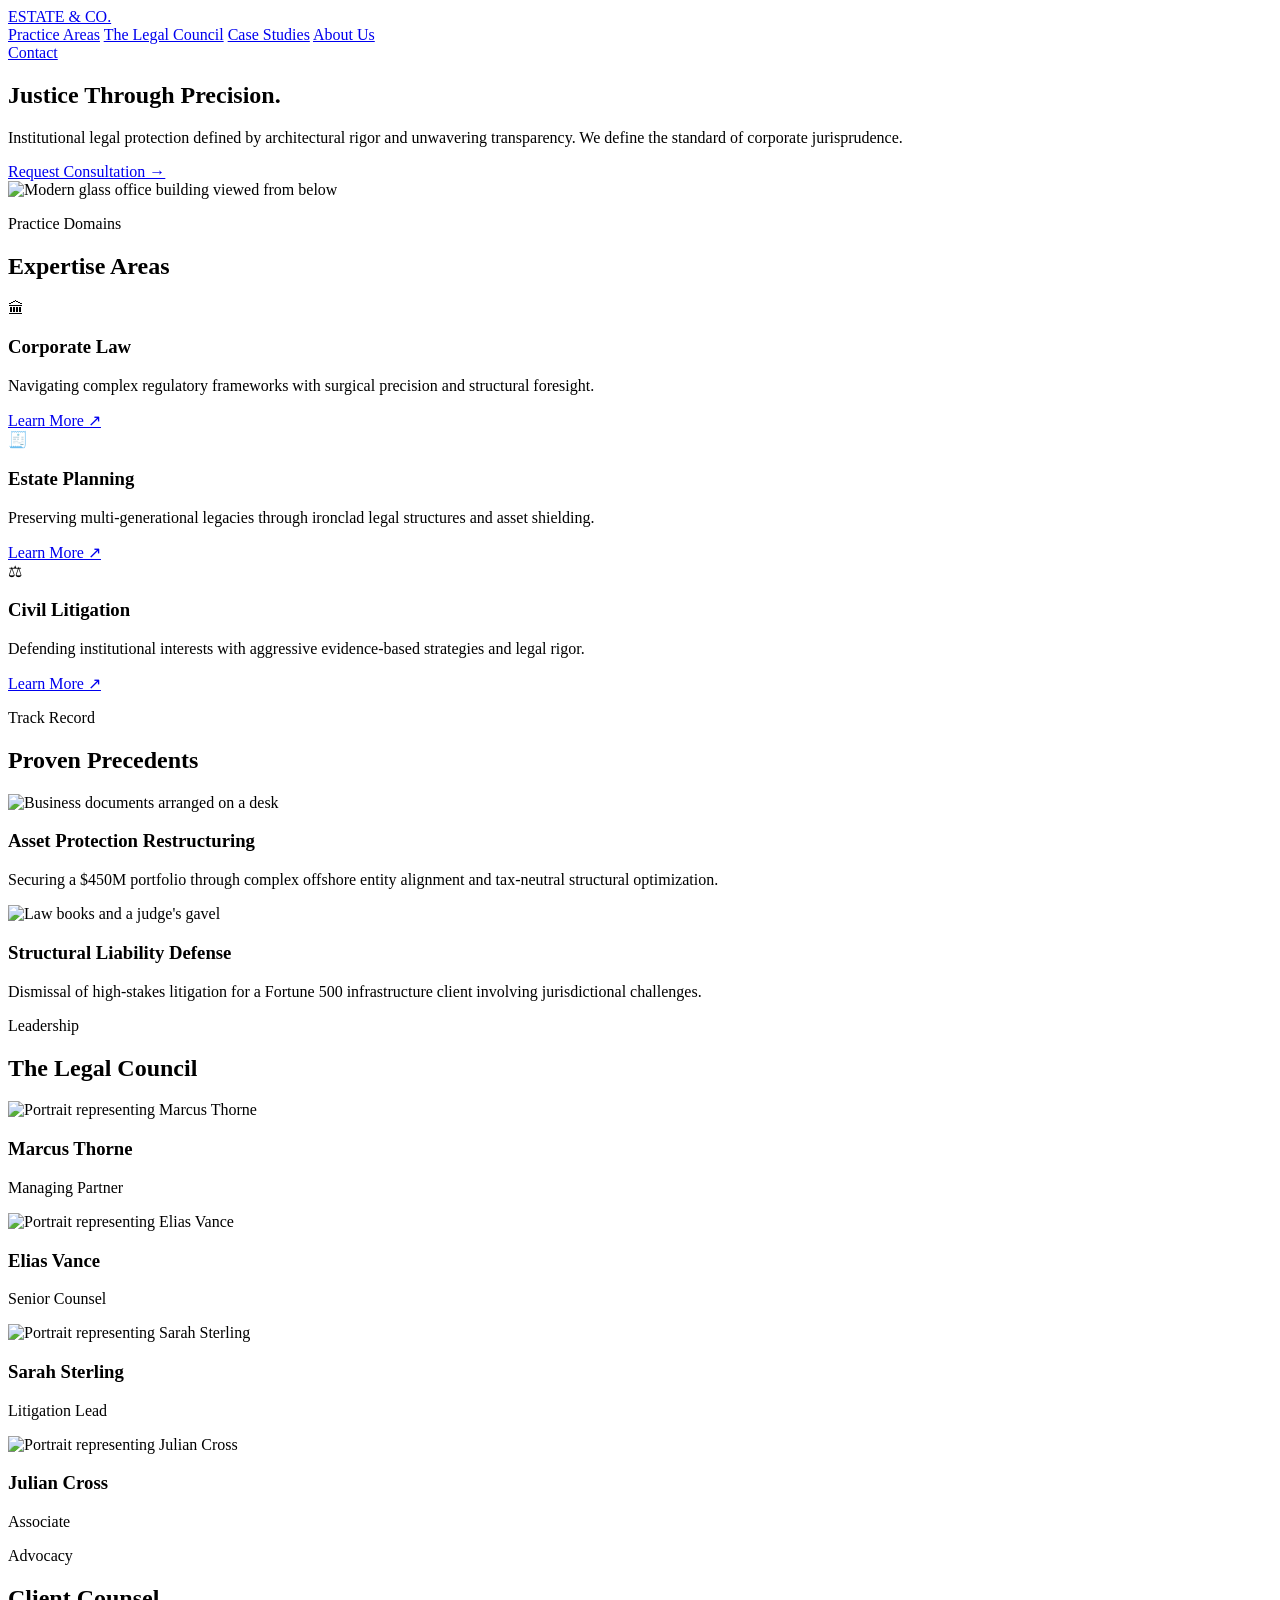
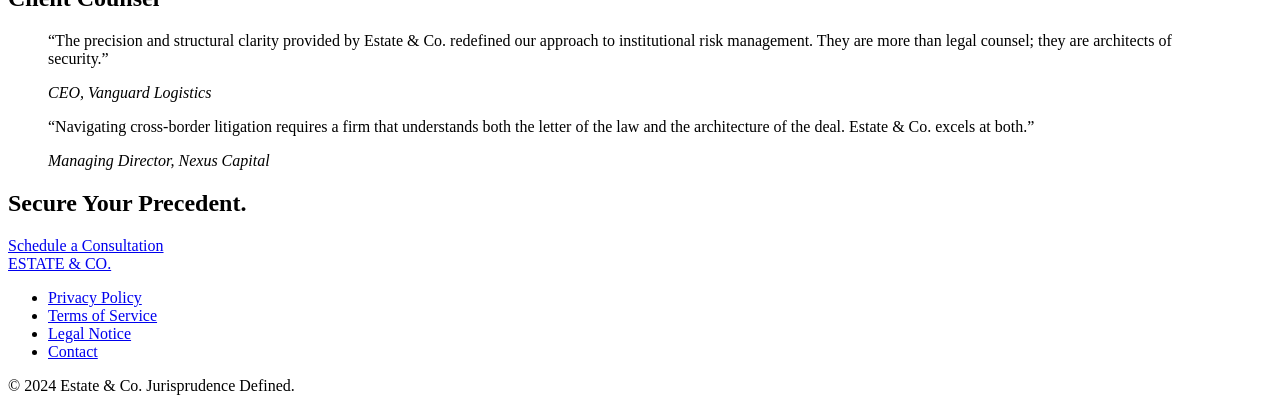
==== commit ac686c76: "Disable stylesheet for HTML submission" ====
--- a/index.html
+++ b/index.html
@@ -4,7 +4,6 @@
   <meta charset="UTF-8" />
   <meta name="viewport" content="width=device-width, initial-scale=1.0" />
   <title>Estate &amp; Co. - Justice Through Precision</title>
-  <link rel="stylesheet" href="styles.css" />
 </head>
 <body class="home-page">
 <header class="site-header">
